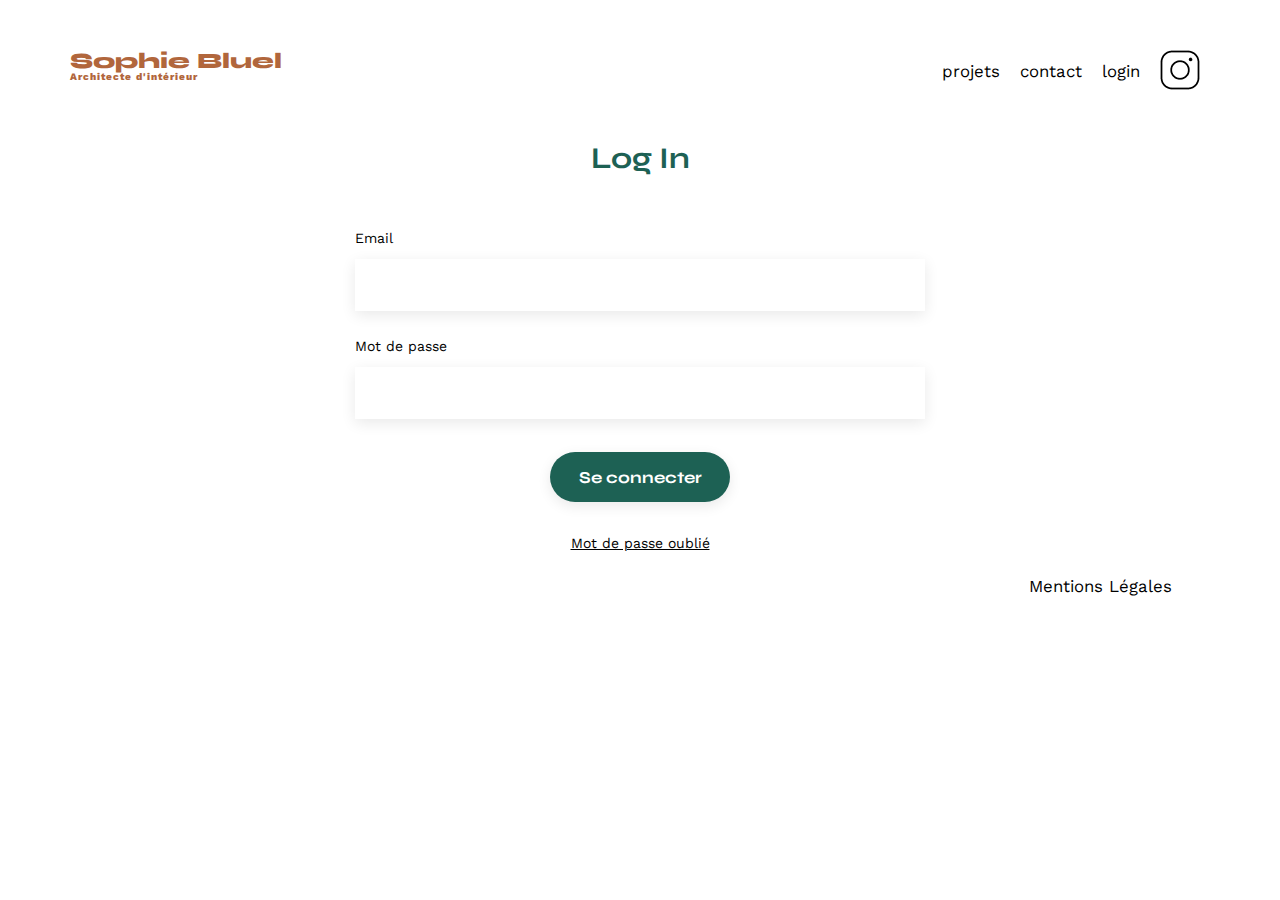
==== FrontEnd/login.html @ ec425808 "login added login html page" ====
<!DOCTYPE html>
<html lang="fr">

<head>
    <meta charset="UTF-8">
    <title>Sophie Bluel - Architecte d'intérieur</title>
    <meta name="viewport" content="width=device-width, initial-scale=1.0">
    <link rel="preconnect" href="https://fonts.googleapis.com">
    <link rel="preconnect" href="https://fonts.gstatic.com" crossorigin>
    <link href="https://fonts.googleapis.com/css2?family=Syne:wght@700;800&family=Work+Sans&display=swap"
        rel="stylesheet">
    <meta name="description" content="">
    <link rel="stylesheet" href="./assets/loginstyle.css">
</head>

<body>
    <header>
        <h1>Sophie Bluel <span>Architecte d'intérieur</span></h1>
        <nav>
            <ul>
                <li>projets</li>
                <li>contact</li>
                <li>login</li>
                <li><img src="./assets/icons/instagram.png" alt="Instagram"></li>
            </ul>
        </nav>
    </header>
    <main>
        <h2>Log In</h2>
        <div id="contact">
            <form action="#" method="post">
                <label for="loginemail">Email</label>
                <input type="email" name="loginemail" id="loginemail">
                <label for="password">Mot de passe</label>
                <input type="password" name="password" id="password">
                <input type="submit" value="Se connecter">
            </form>
            <a href="#">Mot de passe oublié</a>
        </div>
    </main>
    <footer>
        <nav>
            <ul>
                <li>Mentions Légales</li>
            </ul>
        </nav>
    </footer>
    <script src="tableau.js"></script>
</body>

</html>
---- FrontEnd/assets/loginstyle.css ----
/* http://meyerweb.com/eric/tools/css/reset/
   v2.0 | 20110126
   License: none (public domain)
*/

html,
body,
div,
span,
applet,
object,
iframe,
h1,
h2,
h3,
h4,
h5,
h6,
p,
blockquote,
pre,
a,
abbr,
acronym,
address,
big,
cite,
code,
del,
dfn,
em,
img,
ins,
kbd,
q,
s,
samp,
small,
strike,
strong,
sub,
sup,
tt,
var,
b,
u,
i,
center,
dl,
dt,
dd,
ol,
ul,
li,
fieldset,
form,
label,
legend,
table,
caption,
tbody,
tfoot,
thead,
tr,
th,
td,
article,
aside,
canvas,
details,
embed,
figure,
figcaption,
footer,
header,
hgroup,
menu,
nav,
output,
ruby,
section,
summary,
time,
mark,
audio,
video {
	margin: 0;
	padding: 0;
	border: 0;
	font-size: 100%;
	font: inherit;
	vertical-align: baseline;
}

/* HTML5 display-role reset for older browsers */
article,
aside,
details,
figcaption,
figure,
footer,
header,
hgroup,
menu,
nav,
section {
	display: block;
}

body {
	line-height: 1;
}

ol,
ul {
	list-style: none;
}

blockquote,
q {
	quotes: none;
}

blockquote:before,
blockquote:after,
q:before,
q:after {
	content: '';
	content: none;
}

table {
	border-collapse: collapse;
	border-spacing: 0;
}

/** end reset css**/
body {
	max-width: 1140px;
	margin: auto;
	font-family: 'Work Sans';
	font-size: 14px;
}

header {
	display: flex;
	justify-content: space-between;
	margin: 50px 0
}

main h2 {
    text-align: center;
}

main a {
    display: flex;
    justify-content: center;
    color: black;
}

section {
	margin: 50px 0
}

h1 {
	display: flex;
	flex-direction: column;
	font-family: 'Syne';
	font-size: 22px;
	font-weight: 800;
	color: #B1663C
}

h1>span {
	font-family: 'Work Sans';
	font-size: 10px;
	letter-spacing: 0.1em;
	;
}

h2 {
	font-family: 'Syne';
	font-weight: 700;
	font-size: 30px;
	color: #1D6154
}

nav ul {
	display: flex;
	align-items: center;
	list-style-type: none;

}

nav li {
	padding: 0 10px;
	font-size: 1.2em;
}

nav ul ul {
	display: none;
	position: absolute;
}

nav ul ul li {
	float: none;
	padding: .3em 0 0;
}

nav ul li:hover > ul {
	display: block;
	color: black;

}

nav>ul::after {
	content: "";
	display: block;
	clear: both;
}


li:hover {
	color: #B1663C;
	font-size: 1.2em;
	cursor: pointer;
}

#introduction {
	display: flex;
	align-items: center;
}

#introduction figure {
	flex: 1
}

#introduction img {
	display: block;
	margin: auto;
	width: 80%;
}

#introduction article {
	flex: 1
}

#introduction h2 {
	margin-bottom: 1em;
}

#introduction p {
	margin-bottom: 0.5em;
}

#portfolio h2 {
	text-align: center;
	margin-bottom: 1em;
}

.gallery {
	width: 100%;
	display: grid;
	grid-template-columns: 1fr 1fr 1fr;
	grid-column-gap: 20px;
	grid-row-gap: 20px;
}

.gallery img {
	width: 100%;

}

#contact {
	width: 50%;
	margin: auto;
}

#contact>* {
	text-align: center;

}

#contact h2 {
	margin-bottom: 20px;
}

#contact form {
	text-align: left;
	margin-top: 30px;
	display: flex;
	flex-direction: column;
}

#contact input {
	height: 50px;
	font-size: 1.2em;
	border: none;
	box-shadow: 0px 4px 14px rgba(0, 0, 0, 0.09);
}

#contact label {
	margin: 2em 0 1em 0;
}

#contact textarea {
	border: none;
	box-shadow: 0px 4px 14px rgba(0, 0, 0, 0.09);
}

input[type="submit"] {
	font-family: 'Syne';
	font-weight: 700;
	color: white;
	background-color: #1D6154;
	margin: 2em auto;
	width: 180px;
	text-align: center;
	border-radius: 60px;
}

footer nav ul {
	display: flex;
	justify-content: flex-end;
	margin: 2em
}
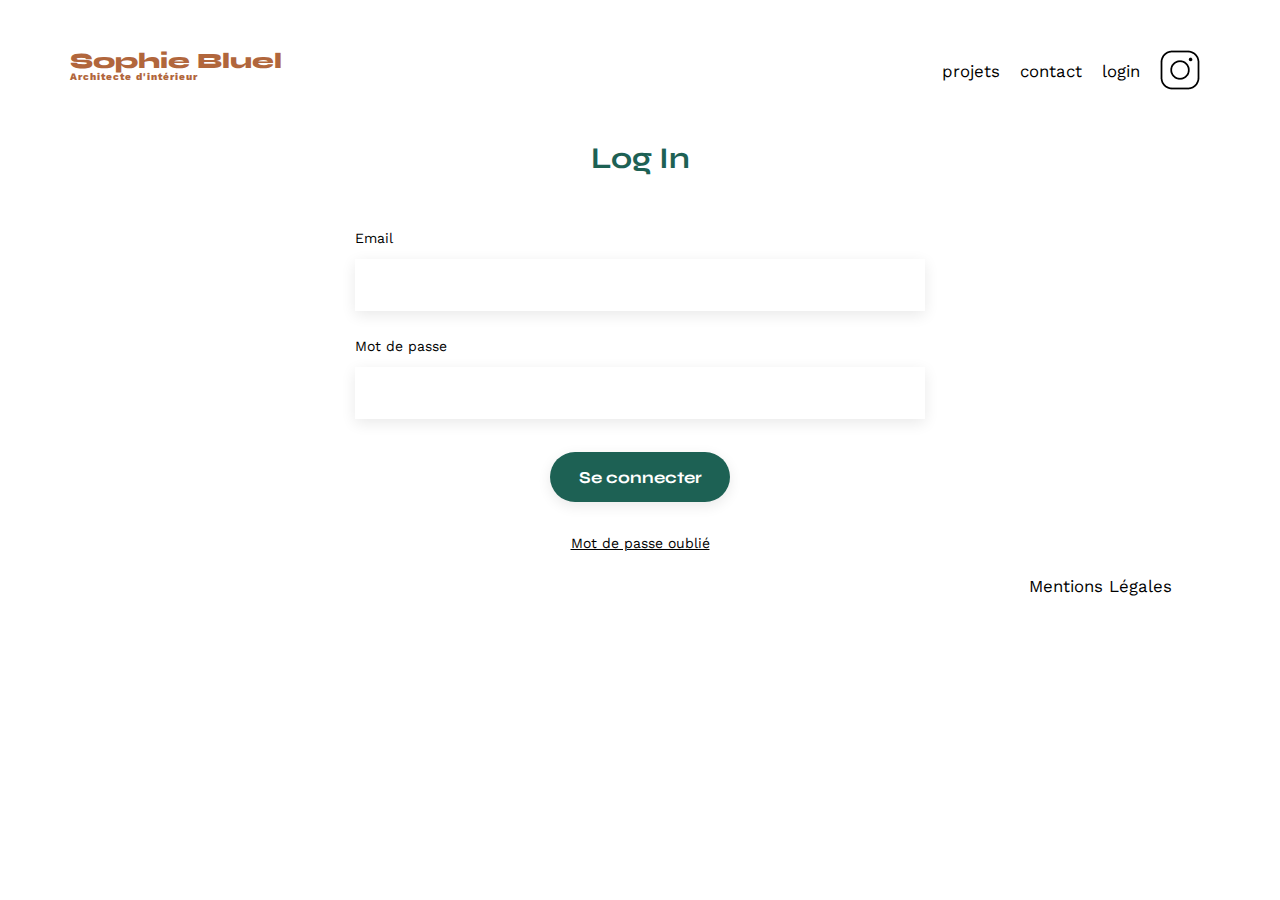
==== commit d99dc0e9: "renderWorks function issue" ====
--- a/FrontEnd/login.html
+++ b/FrontEnd/login.html
@@ -27,16 +27,14 @@
     </header>
     <main>
         <h2>Log In</h2>
-        <div id="contact">
-            <form action="#" method="post">
-                <label for="loginemail">Email</label>
-                <input type="email" name="loginemail" id="loginemail">
-                <label for="password">Mot de passe</label>
-                <input type="password" name="password" id="password">
-                <input type="submit" value="Se connecter">
-            </form>
-            <a href="#">Mot de passe oublié</a>
-        </div>
+        <form action="#" method="post">
+            <label for="loginemail">Email</label>
+            <input type="email" name="loginemail" id="loginemail">
+            <label for="password">Mot de passe</label>
+            <input type="password" name="password" id="password">
+            <input type="submit" value="Se connecter">
+        </form>
+        <a href="#">Mot de passe oublié</a>
     </main>
     <footer>
         <nav>
@@ -45,7 +43,7 @@
             </ul>
         </nav>
     </footer>
-    <script src="tableau.js"></script>
+    <script src="login.js" type="module"></script>
 </body>
 
 </html>--- a/FrontEnd/assets/loginstyle.css
+++ b/FrontEnd/assets/loginstyle.css
@@ -271,41 +271,37 @@
 
 }
 
-#contact {
+form {
 	width: 50%;
 	margin: auto;
 }
 
-#contact>* {
+form>* {
 	text-align: center;
 
 }
 
-#contact h2 {
+form h2 {
 	margin-bottom: 20px;
 }
 
-#contact form {
+form {
 	text-align: left;
 	margin-top: 30px;
 	display: flex;
 	flex-direction: column;
 }
 
-#contact input {
+form input {
 	height: 50px;
 	font-size: 1.2em;
 	border: none;
 	box-shadow: 0px 4px 14px rgba(0, 0, 0, 0.09);
 }
 
-#contact label {
+form label {
 	margin: 2em 0 1em 0;
-}
-
-#contact textarea {
-	border: none;
-	box-shadow: 0px 4px 14px rgba(0, 0, 0, 0.09);
+	text-align: left;
 }
 
 input[type="submit"] {
@@ -319,6 +315,10 @@
 	border-radius: 60px;
 }
 
+input[type="submit"]:active {
+	background-color: yellow;
+}
+
 footer nav ul {
 	display: flex;
 	justify-content: flex-end;
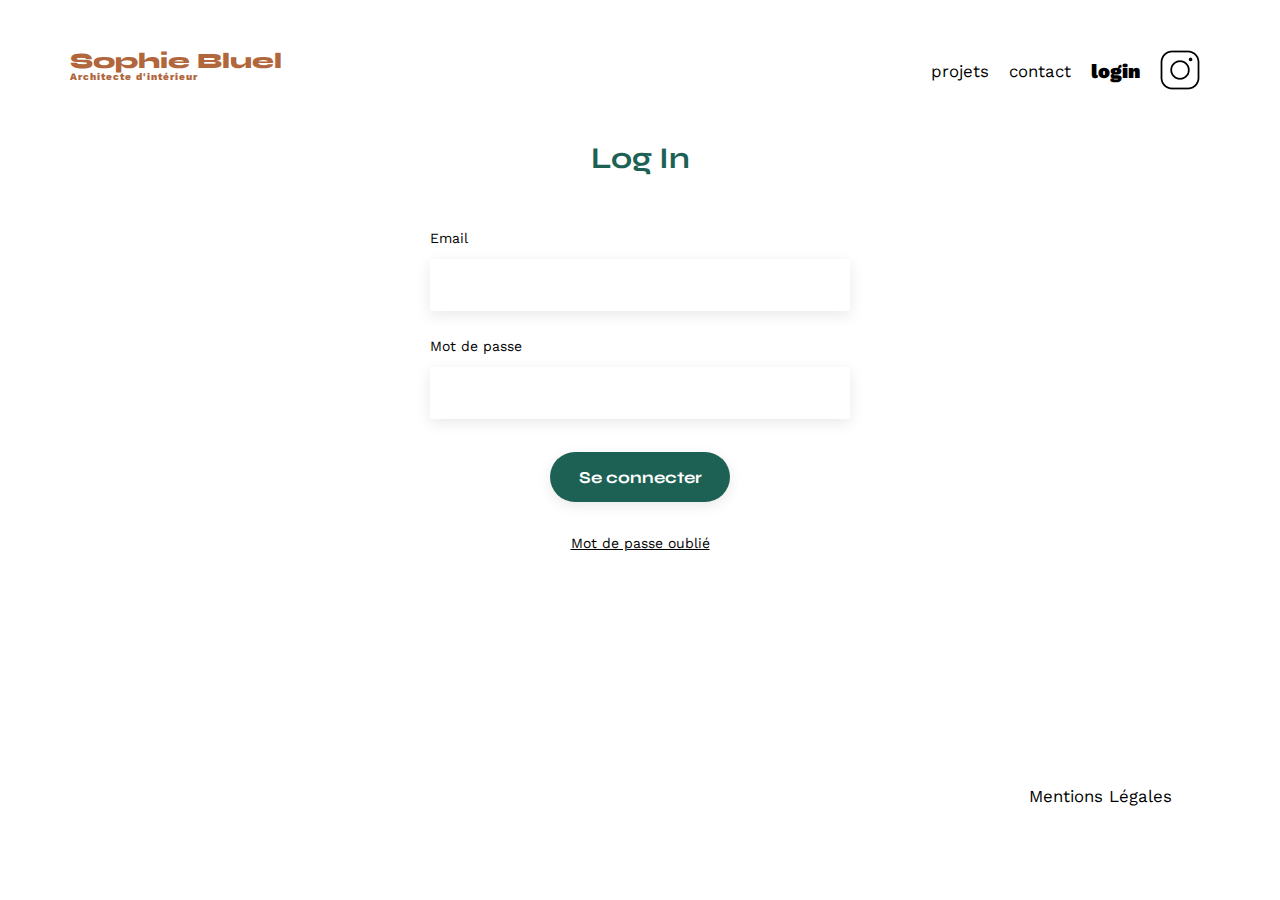
==== commit 808b2ee0: "correction login css page" ====
--- a/FrontEnd/login.html
+++ b/FrontEnd/login.html
@@ -20,7 +20,7 @@
             <ul>
                 <li>projets</li>
                 <li>contact</li>
-                <li>login</li>
+                <li class="login">login</li>
                 <li><img src="./assets/icons/instagram.png" alt="Instagram"></li>
             </ul>
         </nav>
@@ -29,9 +29,9 @@
         <h2>Log In</h2>
         <form action="#" method="post">
             <label for="loginemail">Email</label>
-            <input type="email" name="loginemail" id="loginemail">
+            <input type="email" name="loginemail" id="loginemail" required>
             <label for="password">Mot de passe</label>
-            <input type="password" name="password" id="password">
+            <input type="password" name="password" id="password" required>
             <input type="submit" value="Se connecter">
         </form>
         <a href="#">Mot de passe oublié</a>
--- a/FrontEnd/assets/loginstyle.css
+++ b/FrontEnd/assets/loginstyle.css
@@ -219,56 +219,9 @@
 	clear: both;
 }
 
-
-li:hover {
-	color: #B1663C;
-	font-size: 1.2em;
-	cursor: pointer;
-}
-
-#introduction {
-	display: flex;
-	align-items: center;
-}
-
-#introduction figure {
-	flex: 1
-}
-
-#introduction img {
-	display: block;
-	margin: auto;
-	width: 80%;
-}
-
-#introduction article {
-	flex: 1
-}
-
-#introduction h2 {
-	margin-bottom: 1em;
-}
-
-#introduction p {
-	margin-bottom: 0.5em;
-}
-
-#portfolio h2 {
-	text-align: center;
-	margin-bottom: 1em;
-}
-
-.gallery {
-	width: 100%;
-	display: grid;
-	grid-template-columns: 1fr 1fr 1fr;
-	grid-column-gap: 20px;
-	grid-row-gap: 20px;
-}
-
-.gallery img {
-	width: 100%;
-
+nav li.login {
+	font-weight: 1000;
+	font-size: 20px;
 }
 
 form {
@@ -290,6 +243,7 @@
 	margin-top: 30px;
 	display: flex;
 	flex-direction: column;
+	width: 30em;
 }
 
 form input {
@@ -322,5 +276,6 @@
 footer nav ul {
 	display: flex;
 	justify-content: flex-end;
-	margin: 2em
+	margin: 2em;
+	padding-top: 15em;
 }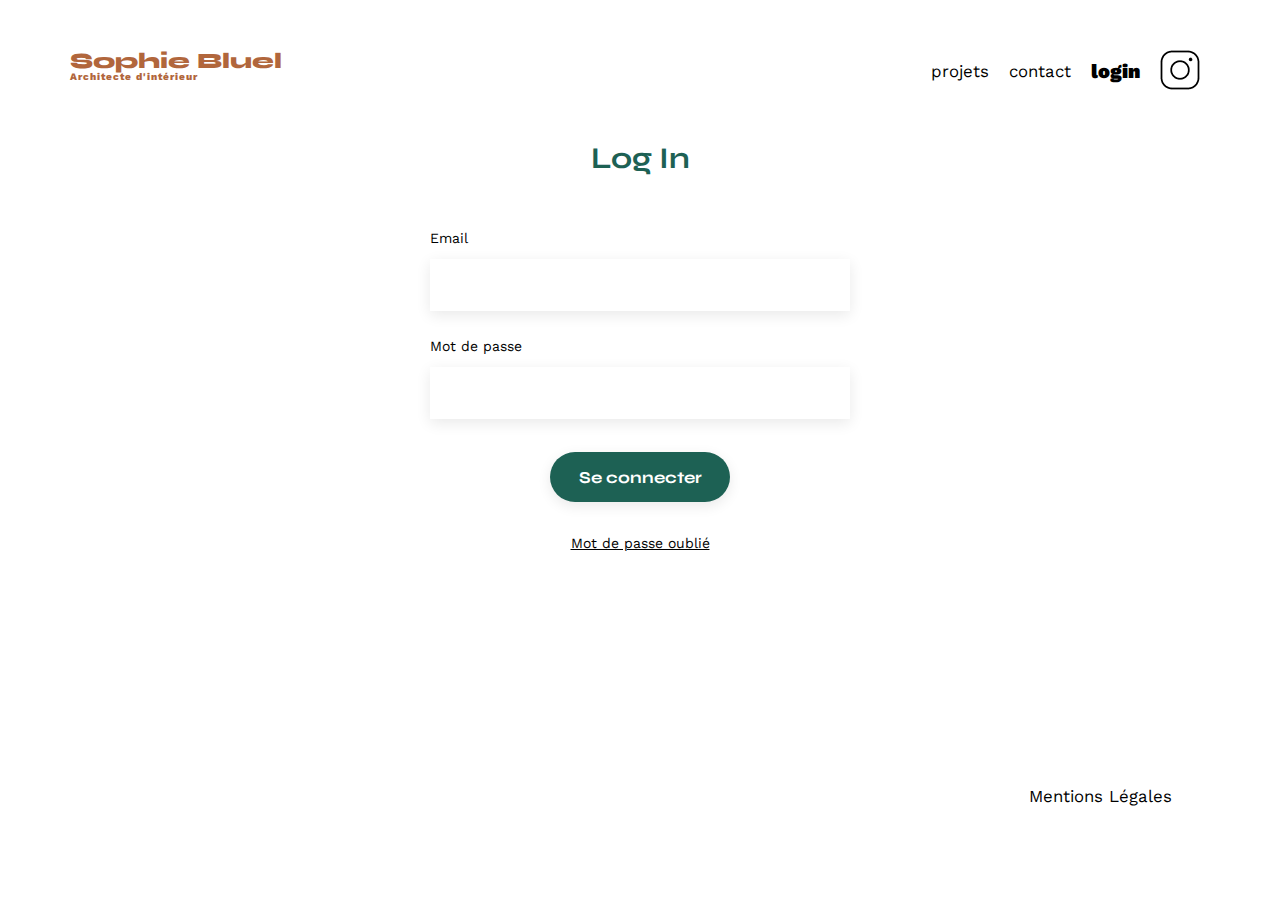
==== commit f0601b6d: "added event listener on submit added fetch post on login page" ====
--- a/FrontEnd/login.html
+++ b/FrontEnd/login.html
@@ -27,7 +27,7 @@
     </header>
     <main>
         <h2>Log In</h2>
-        <form action="#" method="post">
+        <form>
             <label for="loginemail">Email</label>
             <input type="email" name="loginemail" id="loginemail" required>
             <label for="password">Mot de passe</label>
@@ -43,7 +43,7 @@
             </ul>
         </nav>
     </footer>
-    <script src="login.js" type="module"></script>
+    <script src="login.js"></script>
 </body>
 
 </html>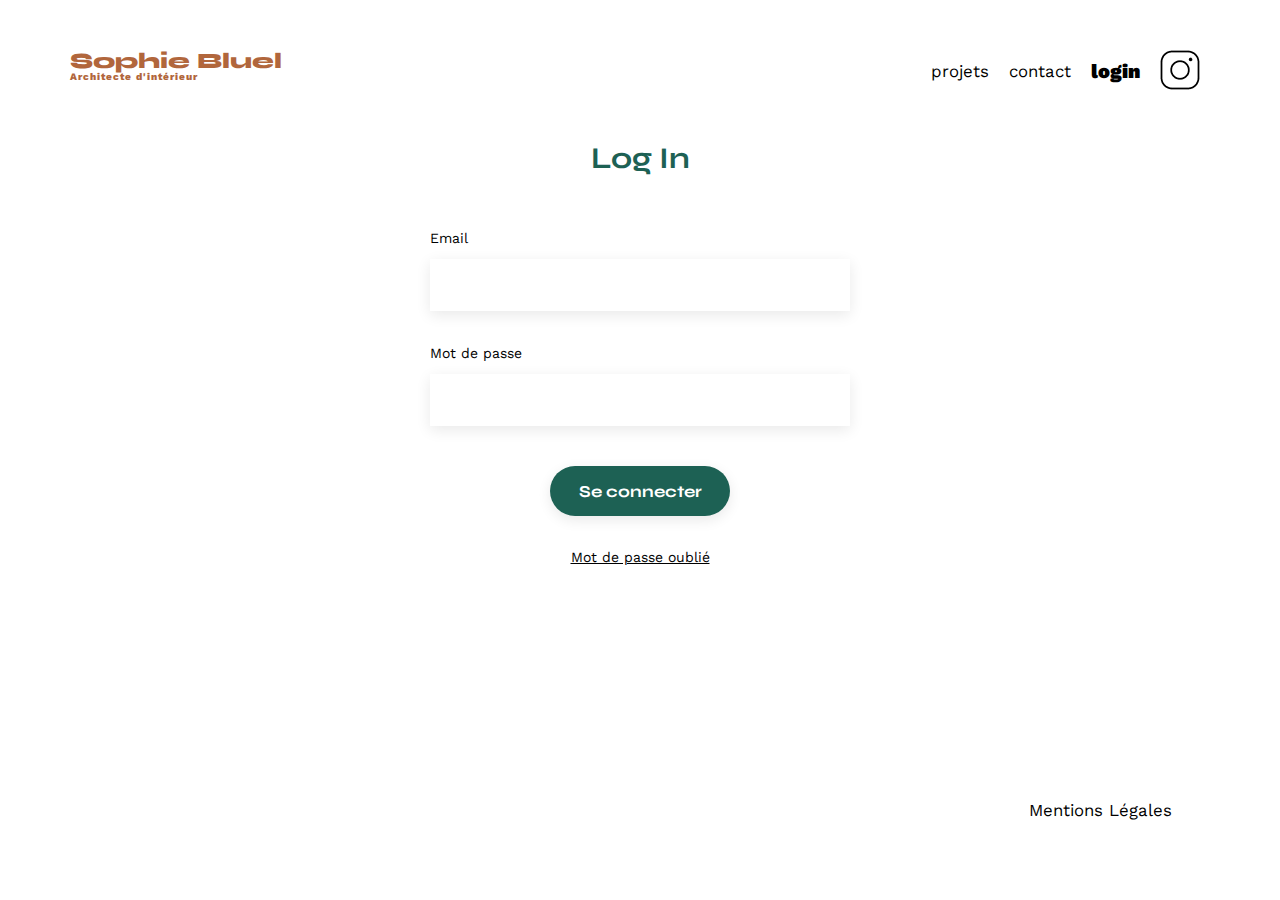
==== commit f1679b16: "login error message fixed" ====
--- a/FrontEnd/login.html
+++ b/FrontEnd/login.html
@@ -30,8 +30,10 @@
         <form>
             <label for="loginemail">Email</label>
             <input type="email" name="loginemail" id="loginemail" required>
+            <span id="error_mail"></span>
             <label for="password">Mot de passe</label>
             <input type="password" name="password" id="password" required>
+            <span id="error_pwd"></span>
             <input type="submit" value="Se connecter">
         </form>
         <a href="#">Mot de passe oublié</a>
--- a/FrontEnd/assets/loginstyle.css
+++ b/FrontEnd/assets/loginstyle.css
@@ -278,4 +278,10 @@
 	justify-content: flex-end;
 	margin: 2em;
 	padding-top: 15em;
+}
+
+#error_mail, #error_pwd {
+	color: red;
+	text-align: right;
+	margin-top: .5em;
 }